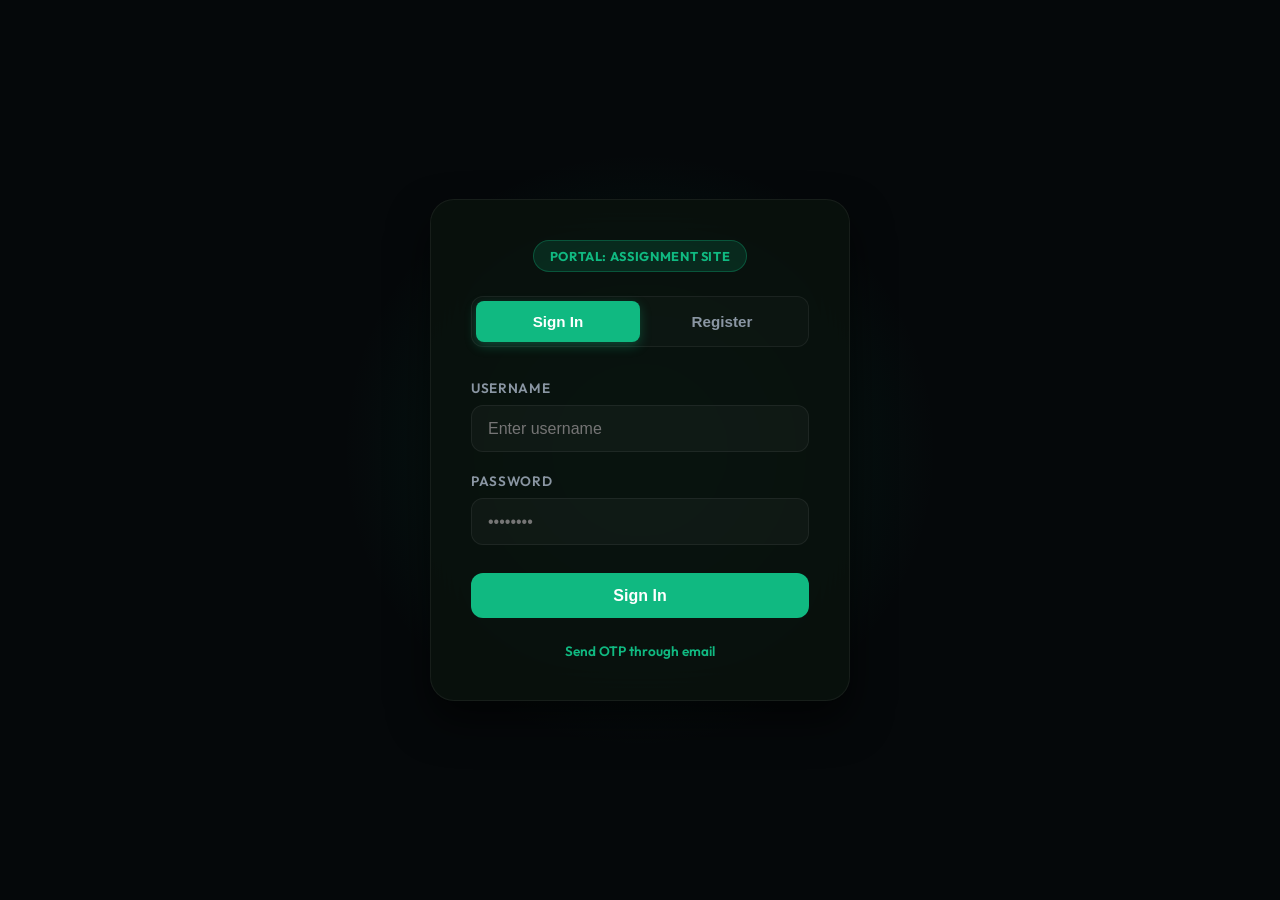
==== static/assignment/index.html @ ac8771f4 "Deploy Main and Assignment portals to Vercel" ====
<!DOCTYPE html>
<html lang="en">
<head>
    <meta charset="UTF-8" />
    <meta http-equiv="X-UA-Compatible" content="IE=edge" />
    <meta name="viewport" content="width=device-width, initial-scale=1.0" />
    <title>Assignment Site Portal</title>
    <link rel="preconnect" href="https://fonts.googleapis.com" />
    <link rel="preconnect" href="https://fonts.gstatic.com" crossorigin />
    <link href="https://fonts.googleapis.com/css2?family=Outfit:wght@300;400;600;700&display=swap" rel="stylesheet" />
    <link rel="stylesheet" href="style.css?v=1.0.2" />
</head>
<body>
    <div class="glow-bg"></div>
    <main class="card">
        <div class="site-header" style="text-align: center; margin-bottom: 1.5rem;">
            <span class="site-badge" style="background: rgba(16, 185, 129, 0.15); color: #10b981; border: 1px solid rgba(16, 185, 129, 0.3); padding: 0.45rem 1rem; border-radius: 20px; font-size: 0.8rem; font-weight: 700; text-transform: uppercase; letter-spacing: 0.05em; display: inline-block;">Portal: Assignment site</span>
        </div>
        <div class="tabs">
            <button id="tab-login" class="tab-btn active">Sign In</button>
            <button id="tab-register" class="tab-btn">Register</button>
        </div>

        <form id="authForm" class="form-container">
            <div class="input-group">
                <label for="username">Username</label>
                <input type="text" id="username" required placeholder="Enter username" />
            </div>
            <div class="input-group">
                <label for="password">Password</label>
                <input type="password" id="password" required placeholder="••••••••" />
            </div>
            <button type="submit" id="submitBtn" class="btn primary-btn">Sign In</button>
        </form>

        <form id="verifyForm" class="hidden" style="margin-top: 0.5rem; display: flex; flex-direction: column; gap: 1.25rem;">
            <div class="divider"></div>
            <p class="otp-desc" style="margin-bottom: 0.5rem;">A verification code has been sent to your Assignment bot. Please enter it below.</p>
            <div class="input-group">
                <label for="otpCode">Verification Code</label>
                <input type="text" id="otpCode" maxlength="6" placeholder="Enter 6-digit code" style="text-align: center; font-size: 1.25rem; letter-spacing: 0.15em;" required />
            </div>
            <button type="submit" id="verifyOtpBtn" class="btn primary-btn" style="width: 100%;">Verify & Log In</button>
        </form>

        <div id="emailOtpContainer" style="text-align: center; margin-top: 1.5rem; font-size: 0.85rem;">
            <a href="#" id="emailOtpLink" style="color: var(--primary-color); text-decoration: none; font-weight: 600;">Send OTP through email</a>
        </div>
        <div id="statusMessage" class="status-msg hidden"></div>
    </main>
    <script src="app.js?v=1.0.4"></script>
</body>
</html>
---- static/assignment/style.css ----
:root {
    --bg-color: #05080a;
    --card-bg: rgba(10, 18, 14, 0.85);
    --border-color: rgba(255, 255, 255, 0.06);
    --text-primary: #ffffff;
    --text-secondary: #8a96a3;
    --primary-color: #10b981; /* Premium Emerald/Green accent */
    --primary-hover: #059669;
    --accent-color: #6366f1;
    --error-color: #f43f5e;
}

* {
    box-sizing: border-box;
    margin: 0;
    padding: 0;
}

body {
    background-color: var(--bg-color);
    color: var(--text-primary);
    font-family: 'Outfit', sans-serif;
    display: flex;
    justify-content: center;
    align-items: center;
    min-height: 100vh;
    overflow: hidden;
    position: relative;
}

.glow-bg {
    position: absolute;
    top: 50%;
    left: 50%;
    transform: translate(-50%, -50%);
    width: 600px;
    height: 600px;
    background: radial-gradient(circle, rgba(16, 185, 129, 0.15) 0%, rgba(5, 8, 10, 0) 70%);
    z-index: 1;
    pointer-events: none;
}

.card {
    background: var(--card-bg);
    border: 1px solid var(--border-color);
    border-radius: 24px;
    padding: 2.5rem;
    width: 100%;
    max-width: 420px;
    box-shadow: 0 20px 40px rgba(0, 0, 0, 0.6);
    backdrop-filter: blur(20px);
    z-index: 2;
    transition: all 0.3s cubic-bezier(0.4, 0, 0.2, 1);
}

.tabs {
    display: flex;
    margin-bottom: 2rem;
    background: rgba(255, 255, 255, 0.02);
    border-radius: 12px;
    padding: 4px;
    border: 1px solid var(--border-color);
}

.tab-btn {
    flex: 1;
    background: transparent;
    border: none;
    color: var(--text-secondary);
    padding: 0.75rem;
    font-size: 0.95rem;
    font-weight: 600;
    cursor: pointer;
    border-radius: 8px;
    transition: all 0.2s ease;
}

.tab-btn.active {
    background: var(--primary-color);
    color: var(--text-primary);
    box-shadow: 0 4px 12px rgba(16, 185, 129, 0.3);
}

.form-container {
    display: flex;
    flex-direction: column;
    gap: 1.25rem;
}

.input-group {
    display: flex;
    flex-direction: column;
    gap: 0.5rem;
}

.input-group label {
    font-size: 0.85rem;
    color: var(--text-secondary);
    text-transform: uppercase;
    letter-spacing: 0.05em;
    font-weight: 600;
}

.input-group input {
    background: rgba(255, 255, 255, 0.03);
    border: 1px solid var(--border-color);
    border-radius: 12px;
    padding: 0.85rem 1rem;
    color: var(--text-primary);
    font-size: 1rem;
    transition: all 0.2s ease;
}

.input-group input:focus {
    outline: none;
    border-color: var(--primary-color);
    background: rgba(255, 255, 255, 0.06);
    box-shadow: 0 0 0 4px rgba(16, 185, 129, 0.15);
}

.btn {
    border-radius: 12px;
    padding: 0.85rem 1.5rem;
    font-size: 1rem;
    font-weight: 600;
    cursor: pointer;
    transition: all 0.2s ease;
    border: none;
    display: flex;
    justify-content: center;
    align-items: center;
}

.primary-btn {
    background: var(--primary-color);
    color: var(--text-primary);
    margin-top: 0.5rem;
}

.primary-btn:hover {
    background: var(--primary-hover);
    box-shadow: 0 4px 15px rgba(16, 185, 129, 0.4);
    transform: translateY(-1px);
}

.divider {
    height: 1px;
    background: var(--border-color);
    margin: 2rem 0;
}

.otp-container {
    opacity: 1;
    transition: all 0.4s ease;
}

.otp-container.hidden {
    opacity: 0;
    max-height: 0;
    margin: 0;
    pointer-events: none;
    display: none !important;
}

.otp-desc {
    color: var(--text-secondary);
    font-size: 0.9rem;
    line-height: 1.5;
    margin-bottom: 1.25rem;
    text-align: center;
}

.otp-btn {
    width: 100%;
    background: transparent;
    border: 1px solid var(--primary-color);
    color: var(--primary-color);
}

.otp-btn:hover {
    background: var(--primary-color);
    color: var(--text-primary);
    box-shadow: 0 4px 15px rgba(16, 185, 129, 0.2);
}

.status-msg {
    margin-top: 1.5rem;
    padding: 0.75rem 1rem;
    border-radius: 8px;
    font-size: 0.9rem;
    text-align: center;
    animation: slideIn 0.3s ease forwards;
}

.status-msg.success {
    background: rgba(16, 185, 129, 0.1);
    color: var(--primary-color);
    border: 1px solid rgba(16, 185, 129, 0.2);
}

.status-msg.error {
    background: rgba(244, 63, 94, 0.1);
    color: var(--error-color);
    border: 1px solid rgba(244, 63, 94, 0.2);
}

.hidden {
    display: none !important;
}

@keyframes slideIn {
    from {
        opacity: 0;
        transform: translateY(10px);
    }
    to {
        opacity: 1;
        transform: translateY(0);
    }
}
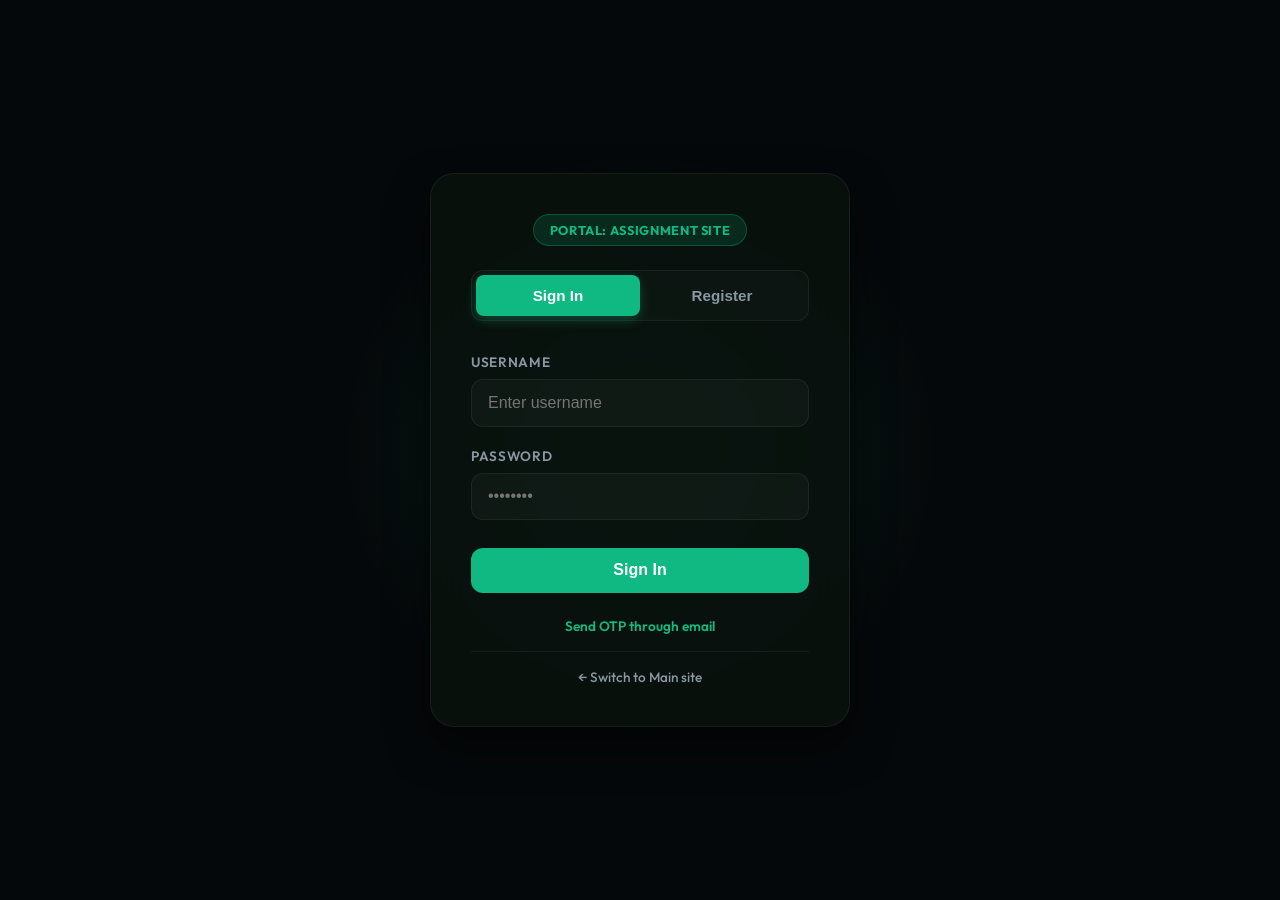
==== commit aed602a5: "Add switch links to simplify navigation between Main and Assignment portals" ====
--- a/static/assignment/index.html
+++ b/static/assignment/index.html
@@ -46,6 +46,9 @@
         <div id="emailOtpContainer" style="text-align: center; margin-top: 1.5rem; font-size: 0.85rem;">
             <a href="#" id="emailOtpLink" style="color: var(--primary-color); text-decoration: none; font-weight: 600;">Send OTP through email</a>
         </div>
+        <div style="text-align: center; margin-top: 1rem; border-top: 1px solid var(--border-color); padding-top: 1rem; font-size: 0.85rem;">
+            <a href="/" style="color: var(--text-secondary); text-decoration: none; font-weight: 500; transition: color 0.2s;" onmouseover="this.style.color='#fff'" onmouseout="this.style.color='var(--text-secondary)'">← Switch to Main site</a>
+        </div>
         <div id="statusMessage" class="status-msg hidden"></div>
     </main>
     <script src="app.js?v=1.0.4"></script>
